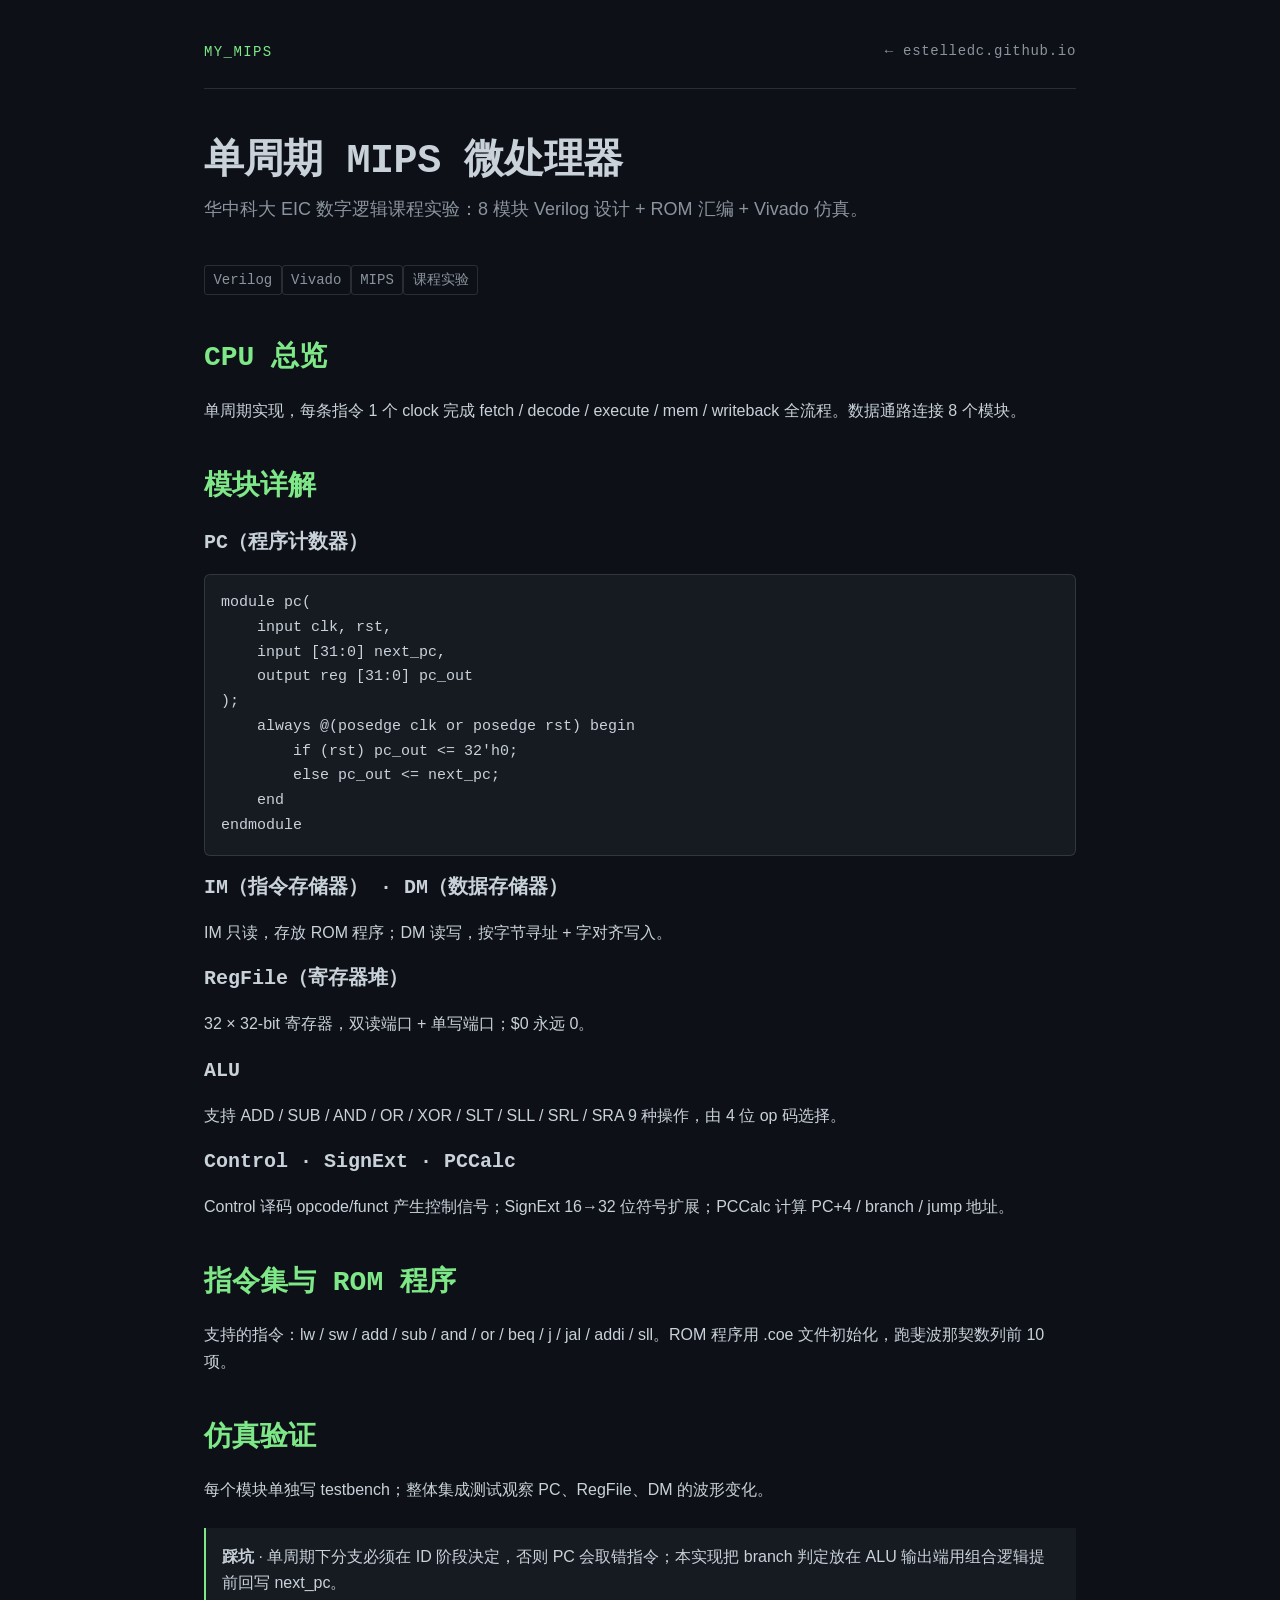
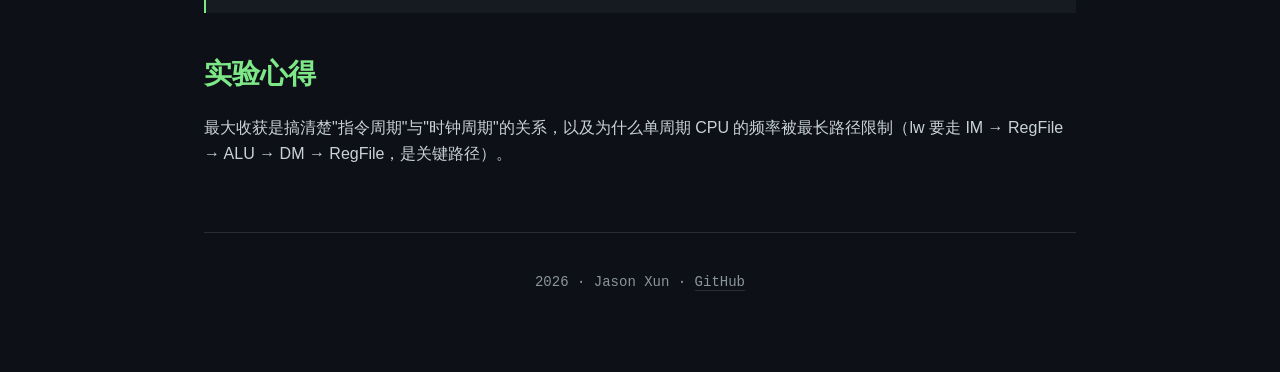
==== index.html @ cba8ce23 "新增 GitHub Pages：Tech Utility 视觉 + 8 模块概览 Co-Authored-By: Claude Opus 4.7 <noreply@anthropic.com>" ====
<!doctype html>
<html lang="zh-CN" data-system="tech-utility">
<head>
  <meta charset="utf-8" />
  <meta name="viewport" content="width=device-width, initial-scale=1" />
  <title>my_mips · 单周期 MIPS 微处理器</title>
  <meta name="description" content="MIPS CPU 课程实验：模块设计 + Verilog 代码 + ROM 汇编 + 仿真验证" />
  <link rel="stylesheet" href="assets/style.css" />
</head>
<body>
  <div class="shell">
    <header class="topbar">
      <span class="brand">MY_MIPS</span>
      <a class="return-to-hub" href="https://estelledc.github.io/" rel="home">← estelledc.github.io</a>
    </header>

    <main>
      <h1>单周期 MIPS 微处理器</h1>
      <p class="lead">华中科大 EIC 数字逻辑课程实验：8 模块 Verilog 设计 + ROM 汇编 + Vivado 仿真。</p>

      <ul class="tag-list">
        <li>Verilog</li>
        <li>Vivado</li>
        <li>MIPS</li>
        <li>课程实验</li>
      </ul>

      <h2 id="overview">CPU 总览</h2>
      <p>单周期实现，每条指令 1 个 clock 完成 fetch / decode / execute / mem / writeback 全流程。数据通路连接 8 个模块。</p>

      <h2 id="modules">模块详解</h2>

      <h3>PC（程序计数器）</h3>
      <pre><code>module pc(
    input clk, rst,
    input [31:0] next_pc,
    output reg [31:0] pc_out
);
    always @(posedge clk or posedge rst) begin
        if (rst) pc_out &lt;= 32'h0;
        else pc_out &lt;= next_pc;
    end
endmodule</code></pre>

      <h3>IM（指令存储器） · DM（数据存储器）</h3>
      <p>IM 只读，存放 ROM 程序；DM 读写，按字节寻址 + 字对齐写入。</p>

      <h3>RegFile（寄存器堆）</h3>
      <p>32 × 32-bit 寄存器，双读端口 + 单写端口；$0 永远 0。</p>

      <h3>ALU</h3>
      <p>支持 ADD / SUB / AND / OR / XOR / SLT / SLL / SRL / SRA 9 种操作，由 4 位 op 码选择。</p>

      <h3>Control · SignExt · PCCalc</h3>
      <p>Control 译码 opcode/funct 产生控制信号；SignExt 16→32 位符号扩展；PCCalc 计算 PC+4 / branch / jump 地址。</p>

      <h2 id="rom">指令集与 ROM 程序</h2>
      <p>支持的指令：lw / sw / add / sub / and / or / beq / j / jal / addi / sll。ROM 程序用 .coe 文件初始化，跑斐波那契数列前 10 项。</p>

      <h2 id="simulation">仿真验证</h2>
      <p>每个模块单独写 testbench；整体集成测试观察 PC、RegFile、DM 的波形变化。</p>

      <div class="callout">
        <strong>踩坑</strong> · 单周期下分支必须在 ID 阶段决定，否则 PC 会取错指令；本实现把 branch 判定放在 ALU 输出端用组合逻辑提前回写 next_pc。
      </div>

      <h2 id="reflection">实验心得</h2>
      <p>最大收获是搞清楚"指令周期"与"时钟周期"的关系，以及为什么单周期 CPU 的频率被最长路径限制（lw 要走 IM → RegFile → ALU → DM → RegFile，是关键路径）。</p>
    </main>

    <footer class="site-footer">
      <p>
        2026 · Jason Xun ·
        <a href="https://github.com/estelledc/my_mips" target="_blank" rel="noopener">GitHub</a>
      </p>
    </footer>
  </div>
</body>
</html>
---- assets/style.css ----
/* HardwareDecoder · Tech Utility */

:root[data-system="tech-utility"] {
  --ink: #c9d1d9;
  --paper: #0d1117;
  --accent: #7ee787;
  --muted: #8b949e;
  --rule: rgba(255, 255, 255, 0.12);
  --code-bg: #161b22;
  --fs-display: 4rem;
  --fs-h1: 2.5rem;
  --fs-h2: 1.75rem;
  --fs-h3: 1.25rem;
  --fs-body: 1rem;
  --fs-caption: 0.875rem;
  --fs-mono: 0.9375rem;
  --font-serif: "Source Serif Pro", "Noto Serif SC", Georgia, serif;
  --font-sans: Inter, "PingFang SC", -apple-system, sans-serif;
  --font-mono: "JetBrains Mono", Menlo, Consolas, monospace;
  --space-3: 1rem;
  --space-4: 1.5rem;
  --space-5: 2.5rem;
  --space-6: 4rem;
  --reading-width: 68ch;
}

* { box-sizing: border-box; }
html { font-size: 16px; }
body {
  margin: 0;
  font-family: var(--font-sans);
  font-size: var(--fs-body);
  line-height: 1.65;
  color: var(--ink);
  background: var(--paper);
}

.shell { max-width: 920px; margin: 0 auto; padding: var(--space-5) var(--space-4); }

.topbar {
  display: flex; justify-content: space-between; align-items: center;
  padding-bottom: var(--space-4);
  border-bottom: 1px solid var(--rule);
  margin-bottom: var(--space-5);
}
.topbar .brand { font-family: var(--font-mono); font-size: var(--fs-caption); letter-spacing: 0.1em; color: var(--accent); text-transform: uppercase; }
.return-to-hub {
  font-family: var(--font-mono); font-size: var(--fs-caption); color: var(--muted);
  text-decoration: none; letter-spacing: 0.05em; text-transform: lowercase;
  border-bottom: 1px solid transparent; transition: border-color 0.15s, color 0.15s;
}
.return-to-hub:hover { color: var(--accent); border-bottom-color: var(--accent); }

h1 { font-family: var(--font-mono); font-size: var(--fs-h1); margin: 0 0 var(--space-2); letter-spacing: -0.01em; }
h2 { font-family: var(--font-mono); font-size: var(--fs-h2); margin: var(--space-5) 0 var(--space-3); color: var(--accent); }
h3 { font-family: var(--font-mono); font-size: var(--fs-h3); margin: var(--space-4) 0 var(--space-2); }
.lead { font-size: 1.125rem; color: var(--muted); margin: 0 0 var(--space-5); max-width: var(--reading-width); }

pre, code { font-family: var(--font-mono); font-size: var(--fs-mono); }
pre { background: var(--code-bg); padding: var(--space-3); border-radius: 6px; overflow-x: auto; border: 1px solid var(--rule); }
code { background: var(--code-bg); padding: 0.1em 0.4em; border-radius: 3px; }
pre code { background: transparent; padding: 0; }

.tag-list { list-style: none; padding: 0; display: flex; gap: var(--space-2); flex-wrap: wrap; }
.tag-list li { font-family: var(--font-mono); font-size: var(--fs-caption); color: var(--muted); border: 1px solid var(--rule); padding: 0.2em 0.6em; border-radius: 3px; }

.callout { border-left: 2px solid var(--accent); background: var(--code-bg); padding: var(--space-3); margin: var(--space-4) 0; }

.mermaid { background: var(--code-bg); padding: var(--space-3); border-radius: 6px; margin: var(--space-4) 0; }

.site-footer { font-family: var(--font-mono); font-size: var(--fs-caption); color: var(--muted); border-top: 1px solid var(--rule); padding: var(--space-4) 0; margin-top: var(--space-6); text-align: center; }
.site-footer a { color: var(--muted); text-decoration: none; border-bottom: 1px solid var(--rule); }
.site-footer a:hover { color: var(--accent); border-bottom-color: var(--accent); }

@media (max-width: 480px) {
  .shell { padding: var(--space-4) var(--space-3); }
  h1 { font-size: 2rem; }
  h2 { font-size: 1.4rem; }
}
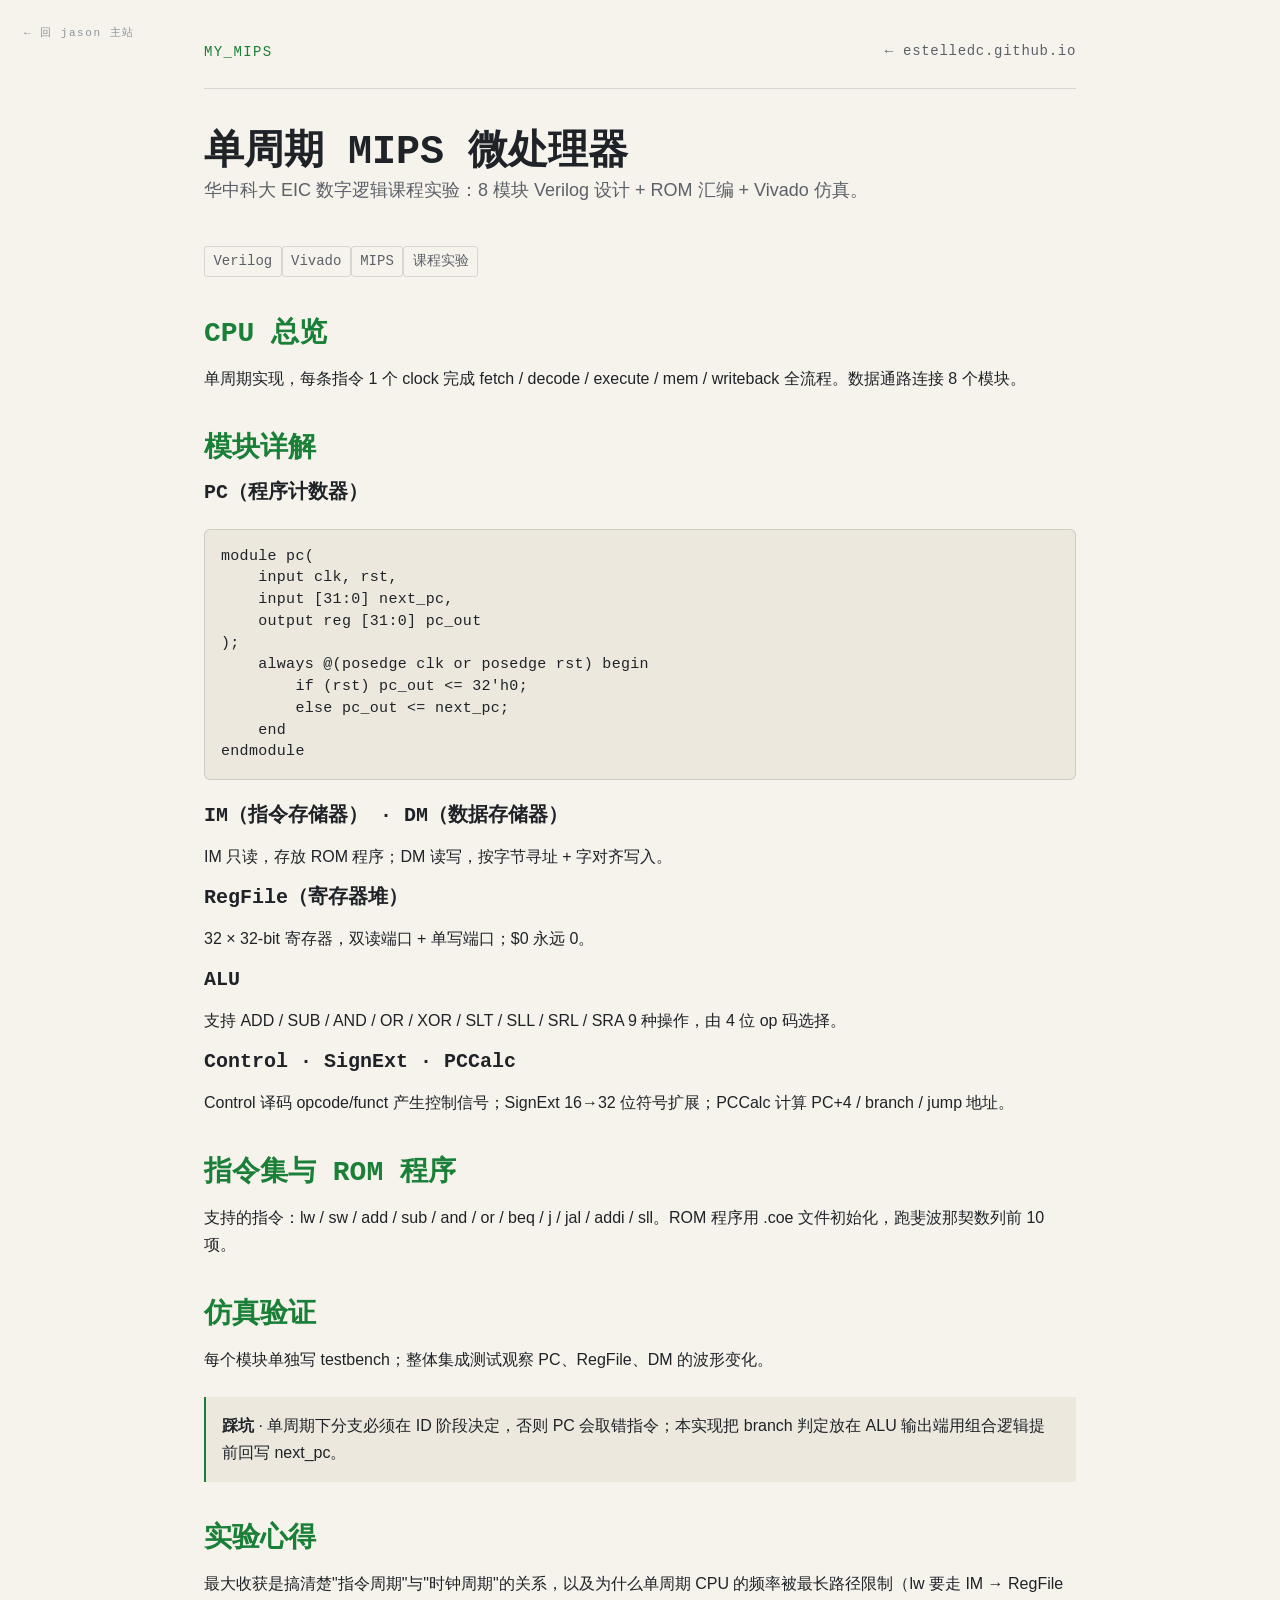
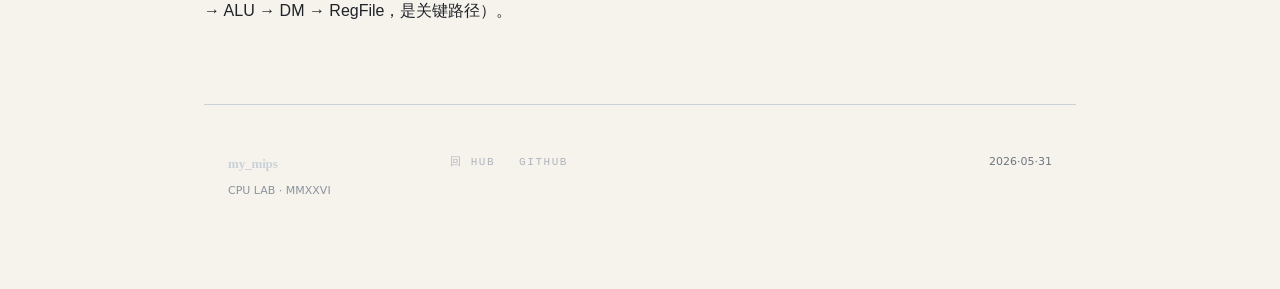
==== commit f7ca1ccc: "套 Jason DS：layer 2 Tech Utility 暗色 override + jx-return-to-hub + jx-footer Co-Authored-By: Claude Op" ====
--- a/index.html
+++ b/index.html
@@ -5,9 +5,15 @@
   <meta name="viewport" content="width=device-width, initial-scale=1" />
   <title>my_mips · 单周期 MIPS 微处理器</title>
   <meta name="description" content="MIPS CPU 课程实验：模块设计 + Verilog 代码 + ROM 汇编 + 仿真验证" />
+  <link rel="stylesheet" href="assets/jx/tokens.css">
+  <link rel="stylesheet" href="assets/jx/base.css">
+  <link rel="stylesheet" href="assets/jx/components.css">
   <link rel="stylesheet" href="assets/style.css" />
 </head>
 <body>
+  <div style="position: fixed; top: 16px; left: 24px; z-index: 100;">
+    <a class="jx-return-to-hub" href="https://estelledc.github.io/">回 Jason 主站</a>
+  </div>
   <div class="shell">
     <header class="topbar">
       <span class="brand">MY_MIPS</span>
@@ -68,11 +74,16 @@
       <p>最大收获是搞清楚"指令周期"与"时钟周期"的关系，以及为什么单周期 CPU 的频率被最长路径限制（lw 要走 IM → RegFile → ALU → DM → RegFile，是关键路径）。</p>
     </main>
 
-    <footer class="site-footer">
-      <p>
-        2026 · Jason Xun ·
-        <a href="https://github.com/estelledc/my_mips" target="_blank" rel="noopener">GitHub</a>
-      </p>
+    <footer class="jx-footer">
+      <div class="jx-footer__colophon">
+        <strong>my_mips</strong>
+        <span lang="en">CPU LAB · MMXXVI</span>
+      </div>
+      <nav class="jx-footer__index">
+        <a href="https://estelledc.github.io/">回 hub</a>
+        <a href="https://github.com/estelledc/my_mips">github</a>
+      </nav>
+      <time class="jx-footer__stamp" datetime="2026-05-31" lang="en">2026·05·31</time>
     </footer>
   </div>
 </body>
--- a/assets/jx/tokens.css
+++ b/assets/jx/tokens.css
@@ -0,0 +1,157 @@
+/* Jason DS · Tokens v1.0.0
+ * SoT: dotfiles/home-claude/design-system/jx-tokens.css
+ * 9 仓通过 vendor copy 同步：scripts/sync-jx-to-repos.sh
+ *
+ * 命名空间硬规则：
+ * - --jx-* 前缀禁改
+ * - 取值在 satellite :root 覆盖（layer 2）
+ * - 完全自定义元素用 --<repo-name>-* 二级命名空间
+ */
+
+:root {
+  color-scheme: light dark;
+
+  /* ── Color · light ── */
+  --jx-paper: #f6f6f3;
+  --jx-surface: #ffffff;
+  --jx-surface-sunk: #eeede9;
+  --jx-ink: #16181d;
+  --jx-ink-2: #41454d;
+  --jx-ink-muted: #6b7079;
+  --jx-ink-faint: #9097a1;
+  --jx-rule: rgba(22,24,29,0.08);
+  --jx-rule-soft: rgba(22,24,29,0.04);
+  --jx-rule-strong: var(--jx-ink);
+  --jx-accent: #2240d6;
+  --jx-accent-hover: color-mix(in oklab, var(--jx-accent), black 10%);
+  --jx-accent-tint: color-mix(in oklab, var(--jx-accent), white 88%);
+  --jx-focus-ring: rgba(34,64,214,0.28);
+  --jx-link: var(--jx-accent);
+  --jx-cta-bg: var(--jx-ink);
+  --jx-cta-fg: var(--jx-paper);
+  --jx-accent-hub: #2240d6; /* 逃生通道：satellite override --jx-accent 时仍能强制墨蓝 */
+
+  /* ── Status · 三态 ── */
+  --jx-state-learning: #1f6f78;
+  --jx-state-learning-tint: color-mix(in oklab, var(--jx-state-learning), white 86%);
+  --jx-state-learning-glyph: "△";
+  --jx-state-building: #8a5519;
+  --jx-state-building-tint: color-mix(in oklab, var(--jx-state-building), white 86%);
+  --jx-state-building-glyph: "◇";
+  --jx-state-shipped: #2c5e3a;
+  --jx-state-shipped-tint: color-mix(in oklab, var(--jx-state-shipped), white 86%);
+  --jx-state-shipped-glyph: "■";
+
+  /* ── Typography ── */
+  --jx-font-display: "Source Serif 4", "Spectral", "Songti SC", Georgia, serif;
+  --jx-font-sans-zh: -apple-system, BlinkMacSystemFont, "PingFang SC", "HarmonyOS Sans SC", "Source Han Sans SC", "Noto Sans CJK SC", "Microsoft YaHei", system-ui, sans-serif;
+  --jx-font-sans-latin: "Inter", "Geist", ui-sans-serif, system-ui, sans-serif;
+  --jx-font-mono: "JetBrains Mono", "IBM Plex Mono", ui-monospace, "Cascadia Code", "SF Mono", Menlo, monospace;
+  --jx-font-features-body: "ss01", "cv11", "calt" 1, "liga" 1;
+  --jx-font-features-mono: "zero", "ss02";
+
+  --jx-fs-micro: 11px;
+  --jx-fs-xs: 12px;
+  --jx-fs-sm: 13px;
+  --jx-fs-body: 16px;
+  --jx-fs-lg: 19px;
+  --jx-fs-h3: 24px;
+  --jx-fs-h2: 32px;
+  --jx-fs-h1: 44px;
+  --jx-fs-display: 64px;
+
+  --jx-weight-reading: 400;
+  --jx-weight-ui: 500;
+  --jx-weight-heading: 600;
+
+  --jx-leading-display: 1.04;
+  --jx-leading-tight: 1.18;
+  --jx-leading-body: 1.62;
+  --jx-leading-mono: 1.45;
+
+  --jx-tracking-display: -0.028em;
+  --jx-tracking-h1: -0.022em;
+  --jx-tracking-h2: -0.016em;
+  --jx-tracking-h3: -0.01em;
+  --jx-tracking-body: 0;
+  --jx-tracking-mono: 0.02em;
+  --jx-tracking-eyebrow: 0.14em;
+  --jx-tracking-cjk: 0;
+
+  --jx-measure-title: 18ch;
+  --jx-measure-lede: 32em;
+  --jx-measure-body: 62ch;
+
+  /* ── Space ── */
+  --jx-space-1: 4px;
+  --jx-space-2: 8px;
+  --jx-space-3: 12px;
+  --jx-space-4: 16px;
+  --jx-space-5: 24px;
+  --jx-space-6: 32px;
+  --jx-space-7: 48px;
+  --jx-space-8: 72px;
+  --jx-section-y: clamp(48px, 7.5vw, 80px);
+  --jx-gutter: clamp(16px, 3vw, 24px);
+  --jx-container: 1160px;
+
+  /* ── Radius ── */
+  --jx-radius-1: 2px;
+  --jx-radius-2: 4px;
+  --jx-radius-3: 6px;
+  --jx-radius-4: 10px;
+  --jx-radius-5: 14px;
+  --jx-radius-pill: 9999px;
+
+  /* ── Shadow ── */
+  --jx-shadow-hairline: 0 0 0 1px var(--jx-rule);
+  --jx-shadow-hairline-strong: 0 0 0 1px var(--jx-rule-strong);
+  --jx-shadow-stack:
+    0 0 0 1px rgba(22,24,29,0.06),
+    0 1px 1px rgba(22,24,29,0.03),
+    0 6px 20px -10px rgba(22,24,29,0.10),
+    inset 0 0 0 1px rgba(255,255,255,0.55);
+  --jx-shadow-stack-dark:
+    0 0 0 1px rgba(255,255,255,0.06),
+    0 1px 1px rgba(0,0,0,0.4),
+    0 8px 28px -12px rgba(0,0,0,0.55),
+    inset 0 0 0 1px rgba(255,255,255,0.04);
+  --jx-shadow-focus: 0 0 0 3px var(--jx-focus-ring);
+  --jx-shadow-press: inset 0 1px 0 rgba(22,24,29,0.06);
+
+  /* ── Motion ── */
+  --jx-easing: cubic-bezier(0.2, 0.8, 0.2, 1);
+  --jx-easing-press: cubic-bezier(0.4, 0, 0.6, 1);
+  --jx-duration-fast: 120ms;
+  --jx-duration-base: 200ms;
+  --jx-duration-slow: 320ms;
+}
+
+/* ── Color · dark mirror ── */
+@media (prefers-color-scheme: dark) {
+  :root {
+    --jx-paper: #0e1014;
+    --jx-surface: #161922;
+    --jx-surface-sunk: #0a0c10;
+    --jx-ink: #ebecef;
+    --jx-ink-2: #b0b4bd;
+    --jx-ink-muted: #7c818c;
+    --jx-ink-faint: #5a5f69;
+    --jx-rule: rgba(255,255,255,0.07);
+    --jx-rule-soft: rgba(255,255,255,0.035);
+    --jx-rule-strong: var(--jx-ink);
+    --jx-accent: #6c8aff;
+    --jx-accent-hover: color-mix(in oklab, var(--jx-accent), white 10%);
+    --jx-accent-tint: color-mix(in oklab, var(--jx-accent), black 70%);
+    --jx-focus-ring: rgba(108,138,255,0.36);
+    --jx-shadow-stack: var(--jx-shadow-stack-dark);
+  }
+}
+
+/* ── Print mode ── */
+@media print {
+  :root {
+    --jx-paper: #ffffff;
+    --jx-ink: #000000;
+  }
+}
--- a/assets/jx/base.css
+++ b/assets/jx/base.css
@@ -0,0 +1,111 @@
+/* Jason DS · Base v1.0.0
+ * 默认 reset + body 排版基底 + chrome layer 强制 sans
+ */
+
+*,
+*::before,
+*::after { box-sizing: border-box; }
+
+html {
+  -webkit-text-size-adjust: 100%;
+  -moz-text-size-adjust: 100%;
+  text-size-adjust: 100%;
+}
+
+body {
+  margin: 0;
+  background: var(--jx-paper);
+  color: var(--jx-ink);
+  font-family: var(--jx-font-sans-zh);
+  font-size: var(--jx-fs-body);
+  line-height: var(--jx-leading-body);
+  font-feature-settings: var(--jx-font-features-body);
+  -webkit-font-smoothing: antialiased;
+  -moz-osx-font-smoothing: grayscale;
+  text-rendering: optimizeLegibility;
+}
+
+body :lang(en) {
+  font-family: var(--jx-font-sans-latin);
+  letter-spacing: var(--jx-tracking-body);
+}
+
+/* Headings：display serif，CJK / Latin 字距分流 */
+h1, h2, h3, h4 {
+  font-family: var(--jx-font-display);
+  font-weight: var(--jx-weight-heading);
+  line-height: var(--jx-leading-tight);
+  margin-block: var(--jx-space-5) var(--jx-space-4);
+}
+h1 { font-size: var(--jx-fs-h1); letter-spacing: var(--jx-tracking-h1); }
+h2 { font-size: var(--jx-fs-h2); letter-spacing: var(--jx-tracking-h2); }
+h3 { font-size: var(--jx-fs-h3); letter-spacing: var(--jx-tracking-h3); }
+h4 { font-size: var(--jx-fs-lg); letter-spacing: var(--jx-tracking-h3); }
+h1:lang(zh), h2:lang(zh), h3:lang(zh), h4:lang(zh) { letter-spacing: var(--jx-tracking-cjk); }
+
+/* Body links */
+a {
+  color: var(--jx-link);
+  text-decoration: underline;
+  text-decoration-thickness: 1px;
+  text-underline-offset: 0.18em;
+  transition: color var(--jx-duration-fast) var(--jx-easing);
+}
+a:hover { color: var(--jx-accent-hover); }
+a:focus-visible {
+  outline: none;
+  box-shadow: var(--jx-shadow-focus);
+  border-radius: var(--jx-radius-2);
+}
+
+/* Mono inline */
+code, kbd, samp {
+  font-family: var(--jx-font-mono);
+  font-size: 0.92em;
+  letter-spacing: var(--jx-tracking-mono);
+  font-feature-settings: var(--jx-font-features-mono);
+}
+
+/* Block code 默认 hairline + sunk surface */
+pre {
+  font-family: var(--jx-font-mono);
+  font-size: var(--jx-fs-sm);
+  line-height: var(--jx-leading-mono);
+  background: var(--jx-surface-sunk);
+  padding: var(--jx-space-4) var(--jx-space-5);
+  border-radius: var(--jx-radius-3);
+  box-shadow: var(--jx-shadow-hairline);
+  overflow-x: auto;
+  margin-block: var(--jx-space-5);
+}
+pre code { background: transparent; padding: 0; font-size: inherit; }
+
+/* Quotes */
+blockquote {
+  margin-block: var(--jx-space-5);
+  padding-inline-start: var(--jx-space-5);
+  border-inline-start: 2px solid var(--jx-rule-strong);
+  font-style: italic;
+  color: var(--jx-ink-2);
+}
+
+/* HR：默认就是 hairline */
+hr {
+  border: none;
+  border-top: 1px solid var(--jx-rule-strong);
+  margin-block: var(--jx-section-y);
+}
+
+/* 选中态 */
+::selection {
+  background: var(--jx-accent-tint);
+  color: var(--jx-ink);
+}
+
+/* Reduce motion */
+@media (prefers-reduced-motion: reduce) {
+  * {
+    animation-duration: 0.01ms !important;
+    transition-duration: 0.01ms !important;
+  }
+}
--- a/assets/jx/components.css
+++ b/assets/jx/components.css
@@ -0,0 +1,188 @@
+/* Jason DS · Eyebrow v1.0.0 */
+
+.jx-eyebrow {
+  display: inline-flex;
+  align-items: center;
+  gap: var(--jx-space-3);
+  font-family: var(--jx-font-mono);
+  font-size: var(--jx-fs-micro);
+  font-weight: var(--jx-weight-heading);
+  text-transform: uppercase;
+  letter-spacing: var(--jx-tracking-eyebrow);
+  color: var(--jx-ink-muted);
+  font-feature-settings: var(--jx-font-features-mono);
+}
+.jx-eyebrow__rule {
+  display: inline-block;
+  width: var(--jx-space-6);
+  height: 1px;
+  background: var(--jx-rule-strong);
+}
+
+/* Jason DS · Status Chip v1.0.0
+ * Three-state with shape redundancy: △ learning / ◇ building / ■ shipped
+ * Required: color + glyph + mono label (color-blind safe)
+ */
+
+.jx-chip {
+  display: inline-flex;
+  align-items: center;
+  gap: var(--jx-space-2);
+  padding: 2px var(--jx-space-3);
+  font-family: var(--jx-font-mono);
+  font-size: var(--jx-fs-micro);
+  font-weight: var(--jx-weight-heading);
+  text-transform: uppercase;
+  letter-spacing: var(--jx-tracking-eyebrow);
+  border-radius: var(--jx-radius-pill);
+  background: var(--_chip-tint);
+  color: var(--_chip-color);
+  font-feature-settings: var(--jx-font-features-mono);
+  white-space: nowrap;
+}
+.jx-chip::before {
+  content: var(--_chip-glyph);
+  font-size: 1em;
+  line-height: 1;
+}
+.jx-chip[data-state="learning"] {
+  --_chip-color: var(--jx-state-learning);
+  --_chip-tint: var(--jx-state-learning-tint);
+  --_chip-glyph: var(--jx-state-learning-glyph);
+}
+.jx-chip[data-state="building"] {
+  --_chip-color: var(--jx-state-building);
+  --_chip-tint: var(--jx-state-building-tint);
+  --_chip-glyph: var(--jx-state-building-glyph);
+}
+.jx-chip[data-state="shipped"] {
+  --_chip-color: var(--jx-state-shipped);
+  --_chip-tint: var(--jx-state-shipped-tint);
+  --_chip-glyph: var(--jx-state-shipped-glyph);
+}
+
+/* Jason DS · External Pill v1.0.0
+ * 出站链接统一 hairline + 右上 ↗ 箭头 (no icon font)
+ */
+
+.jx-pill {
+  display: inline-flex;
+  align-items: center;
+  gap: var(--jx-space-2);
+  padding: var(--jx-space-2) var(--jx-space-4);
+  font-family: var(--jx-font-mono);
+  font-size: var(--jx-fs-xs);
+  letter-spacing: var(--jx-tracking-mono);
+  color: var(--jx-ink-2);
+  text-decoration: none;
+  border-radius: var(--jx-radius-pill);
+  box-shadow: var(--jx-shadow-hairline);
+  background: transparent;
+  transition: color var(--jx-duration-fast) var(--jx-easing),
+              box-shadow var(--jx-duration-fast) var(--jx-easing);
+}
+.jx-pill::after {
+  content: "↗";
+  font-size: 0.92em;
+  color: var(--jx-ink-muted);
+  transition: transform var(--jx-duration-fast) var(--jx-easing);
+}
+.jx-pill:hover {
+  color: var(--jx-accent);
+  box-shadow: 0 0 0 1px var(--jx-accent);
+}
+.jx-pill:hover::after {
+  color: var(--jx-accent);
+  transform: translate(1px, -1px);
+}
+.jx-pill:focus-visible {
+  outline: none;
+  box-shadow: var(--jx-shadow-focus);
+}
+
+/* Jason DS · Footer v1.0.0
+ * 三栏：colophon / 索引 / last-updated
+ * Layer 1：9 仓必有此结构
+ */
+
+.jx-footer {
+  margin-top: var(--jx-section-y);
+  padding: var(--jx-space-7) var(--jx-gutter);
+  border-top: 1px solid var(--jx-rule-strong);
+  display: grid;
+  grid-template-columns: 1fr 2fr 1fr;
+  gap: var(--jx-space-6);
+  max-width: var(--jx-container);
+  margin-inline: auto;
+  font-family: var(--jx-font-mono);
+  font-size: var(--jx-fs-micro);
+  letter-spacing: var(--jx-tracking-eyebrow);
+  text-transform: uppercase;
+  color: var(--jx-ink-muted);
+  font-feature-settings: var(--jx-font-features-mono);
+}
+.jx-footer__colophon strong {
+  display: block;
+  font-family: var(--jx-font-display);
+  font-size: var(--jx-fs-sm);
+  font-weight: var(--jx-weight-heading);
+  letter-spacing: var(--jx-tracking-h3);
+  text-transform: none;
+  color: var(--jx-ink);
+  margin-bottom: var(--jx-space-2);
+}
+.jx-footer__index {
+  display: flex;
+  flex-wrap: wrap;
+  gap: var(--jx-space-3) var(--jx-space-5);
+}
+.jx-footer__index a {
+  color: var(--jx-ink-2);
+  text-decoration: none;
+  transition: color var(--jx-duration-fast) var(--jx-easing);
+}
+.jx-footer__index a:hover { color: var(--jx-accent); }
+.jx-footer__stamp {
+  text-align: end;
+  color: var(--jx-ink-faint);
+}
+@media (max-width: 720px) {
+  .jx-footer {
+    grid-template-columns: 1fr;
+  }
+  .jx-footer__stamp {
+    text-align: start;
+    border-top: 1px solid var(--jx-rule);
+    padding-top: var(--jx-space-3);
+  }
+}
+
+/* Jason DS · Return to Hub v1.0.0
+ * 9 satellite 必现，固定左上 mono caption。
+ * Hub 自身不引此组件。
+ */
+
+.jx-return-to-hub {
+  position: relative; /* 各仓可在自己 :root 下加 fixed/absolute */
+  display: inline-flex;
+  align-items: center;
+  gap: var(--jx-space-2);
+  padding: var(--jx-space-2) 0;
+  font-family: var(--jx-font-mono);
+  font-size: var(--jx-fs-micro);
+  text-transform: lowercase;
+  letter-spacing: var(--jx-tracking-eyebrow);
+  color: var(--jx-ink-muted);
+  text-decoration: none;
+  font-feature-settings: var(--jx-font-features-mono);
+  transition: color var(--jx-duration-fast) var(--jx-easing);
+}
+.jx-return-to-hub::before { content: "←"; }
+.jx-return-to-hub:hover {
+  color: var(--jx-accent-hub); /* 强制墨蓝逃生通道，satellite override --jx-accent 时仍墨蓝 */
+}
+.jx-return-to-hub:focus-visible {
+  outline: none;
+  box-shadow: var(--jx-shadow-focus);
+}
+
--- a/assets/style.css
+++ b/assets/style.css
@@ -1,4 +1,20 @@
 /* HardwareDecoder · Tech Utility */
+
+/* my_mips · Jason DS layer 2 override：Tech Utility 暗色默认 */
+:root[data-system="tech-utility"] {
+  --jx-paper: #0d1117;
+  --jx-surface: #161922;
+  --jx-surface-sunk: #161b22;
+  --jx-ink: #c9d1d9;
+  --jx-ink-2: #b0b4bd;
+  --jx-ink-muted: #8b949e;
+  --jx-ink-faint: #6e7681;
+  --jx-rule: rgba(255,255,255,0.08);
+  --jx-rule-soft: rgba(255,255,255,0.04);
+  --jx-rule-strong: var(--jx-ink);
+  --jx-accent: #7ee787;
+  --jx-accent-hub: #6c8aff;
+}
 
 :root[data-system="tech-utility"] {
   --ink: #c9d1d9;
@@ -77,3 +93,16 @@
   h1 { font-size: 2rem; }
   h2 { font-size: 1.4rem; }
 }
+
+/* —— Light mode override (system-following) —— */
+@media (prefers-color-scheme: light) {
+  :root[data-system="tech-utility"] {
+    color-scheme: light;
+    --ink: #1f2328;
+    --paper: #f6f3ec;
+    --accent: #1a7f37;
+    --muted: #5c6068;
+    --rule: rgba(31, 35, 40, 0.14);
+    --code-bg: #ece8de;
+  }
+}
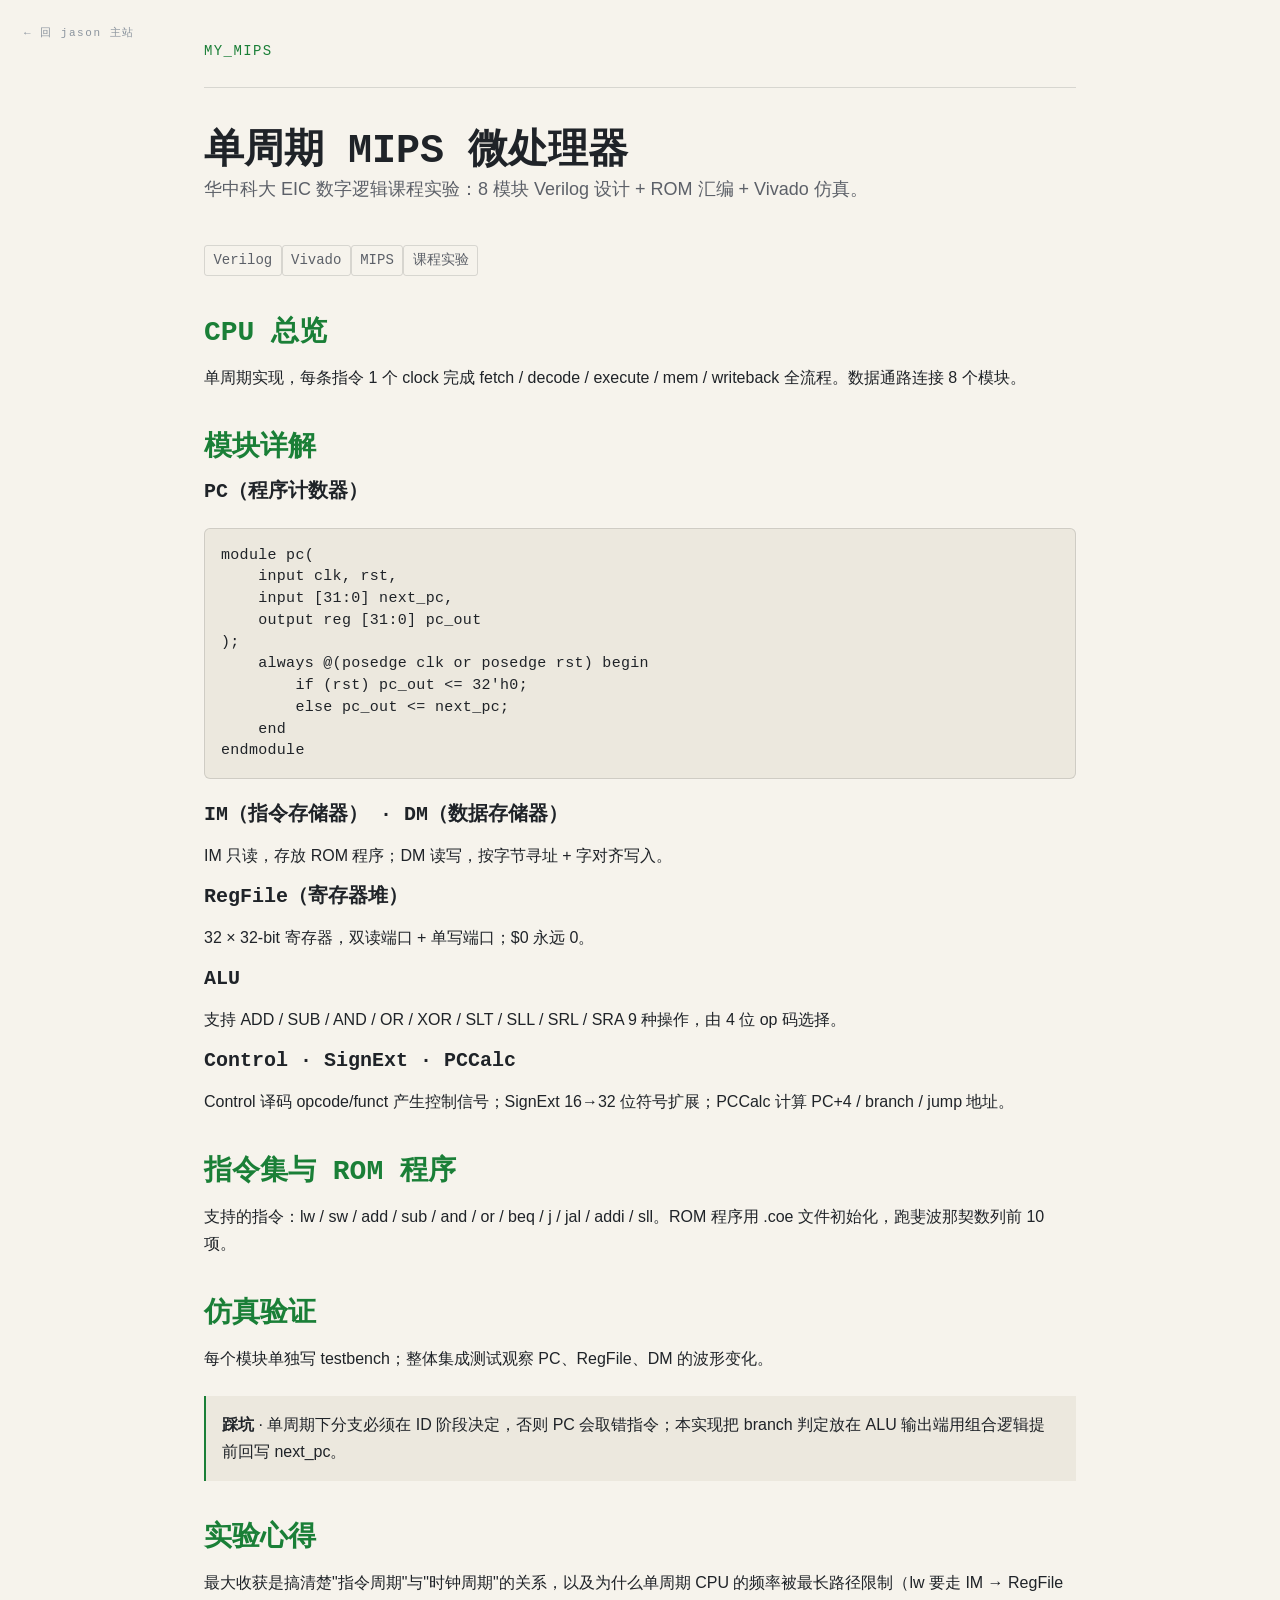
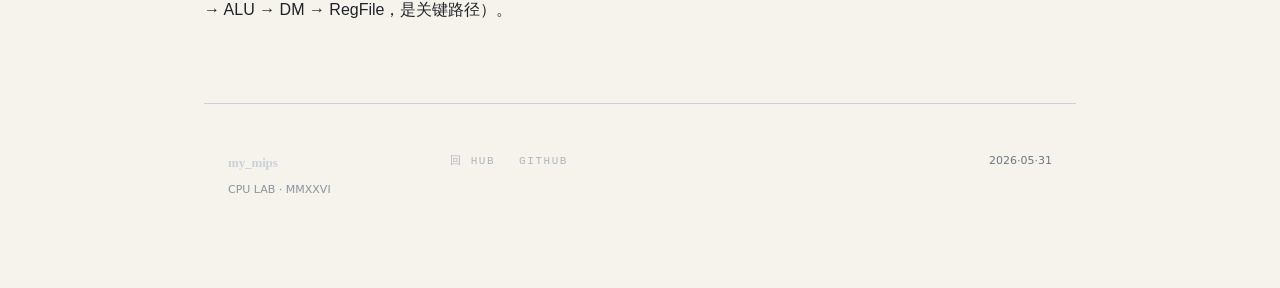
==== commit 2492d613: "修双重返回链接：删除旧 .return-to-hub - 删除 index.html topbar 内的 ← estelledc.github.io 链接 - 保留固定左上角的 jx-return-t" ====
--- a/index.html
+++ b/index.html
@@ -17,7 +17,6 @@
   <div class="shell">
     <header class="topbar">
       <span class="brand">MY_MIPS</span>
-      <a class="return-to-hub" href="https://estelledc.github.io/" rel="home">← estelledc.github.io</a>
     </header>
 
     <main>
--- a/assets/style.css
+++ b/assets/style.css
@@ -54,18 +54,12 @@
 .shell { max-width: 920px; margin: 0 auto; padding: var(--space-5) var(--space-4); }
 
 .topbar {
-  display: flex; justify-content: space-between; align-items: center;
+  display: flex; justify-content: flex-start; align-items: center;
   padding-bottom: var(--space-4);
   border-bottom: 1px solid var(--rule);
   margin-bottom: var(--space-5);
 }
 .topbar .brand { font-family: var(--font-mono); font-size: var(--fs-caption); letter-spacing: 0.1em; color: var(--accent); text-transform: uppercase; }
-.return-to-hub {
-  font-family: var(--font-mono); font-size: var(--fs-caption); color: var(--muted);
-  text-decoration: none; letter-spacing: 0.05em; text-transform: lowercase;
-  border-bottom: 1px solid transparent; transition: border-color 0.15s, color 0.15s;
-}
-.return-to-hub:hover { color: var(--accent); border-bottom-color: var(--accent); }
 
 h1 { font-family: var(--font-mono); font-size: var(--fs-h1); margin: 0 0 var(--space-2); letter-spacing: -0.01em; }
 h2 { font-family: var(--font-mono); font-size: var(--fs-h2); margin: var(--space-5) 0 var(--space-3); color: var(--accent); }
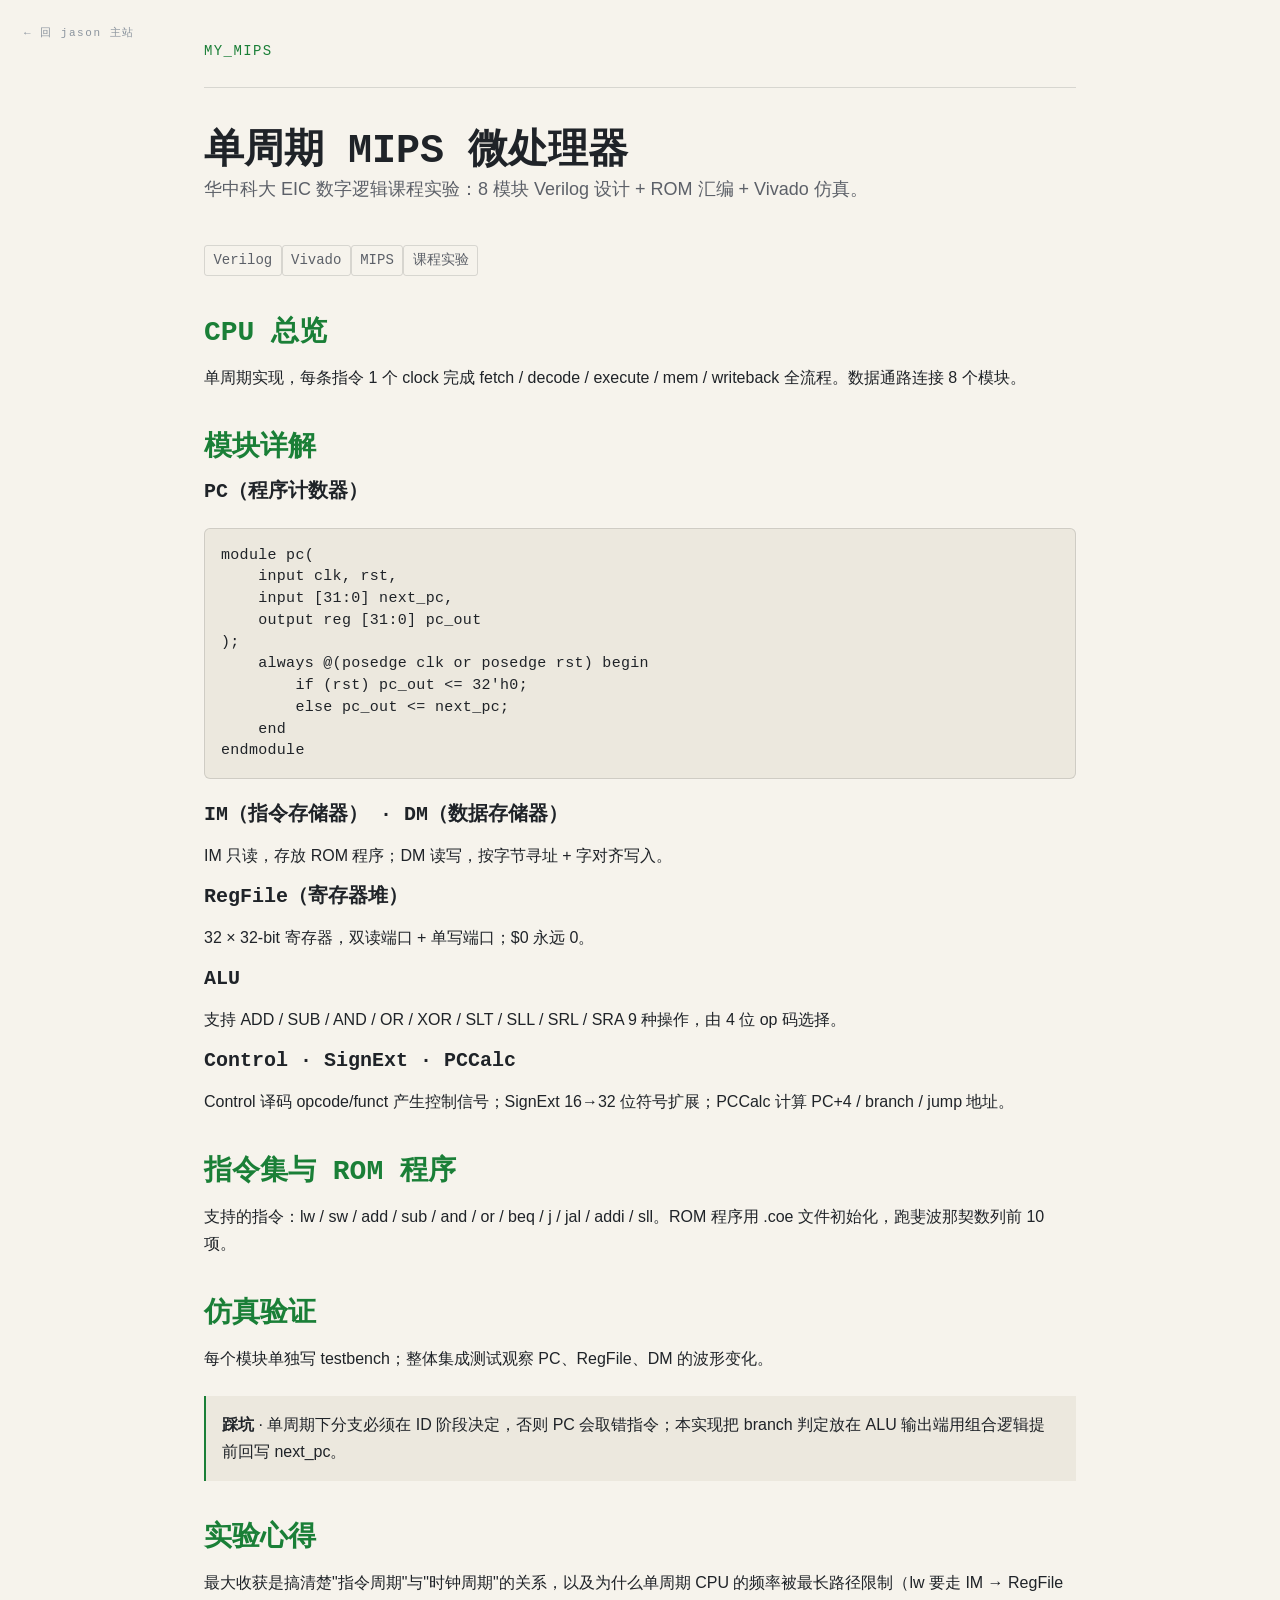
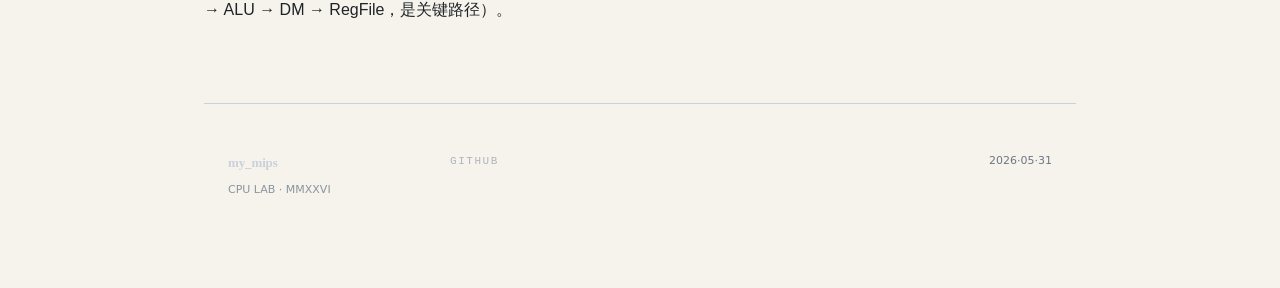
==== commit 725a5d80: "footer 删除 '回 hub' 重复链接（保留 jx-return-to-hub 唯一入口） Co-Authored-By: Claude Opus 4.7 <noreply@anthropic." ====
--- a/index.html
+++ b/index.html
@@ -79,7 +79,6 @@
         <span lang="en">CPU LAB · MMXXVI</span>
       </div>
       <nav class="jx-footer__index">
-        <a href="https://estelledc.github.io/">回 hub</a>
         <a href="https://github.com/estelledc/my_mips">github</a>
       </nav>
       <time class="jx-footer__stamp" datetime="2026-05-31" lang="en">2026·05·31</time>
